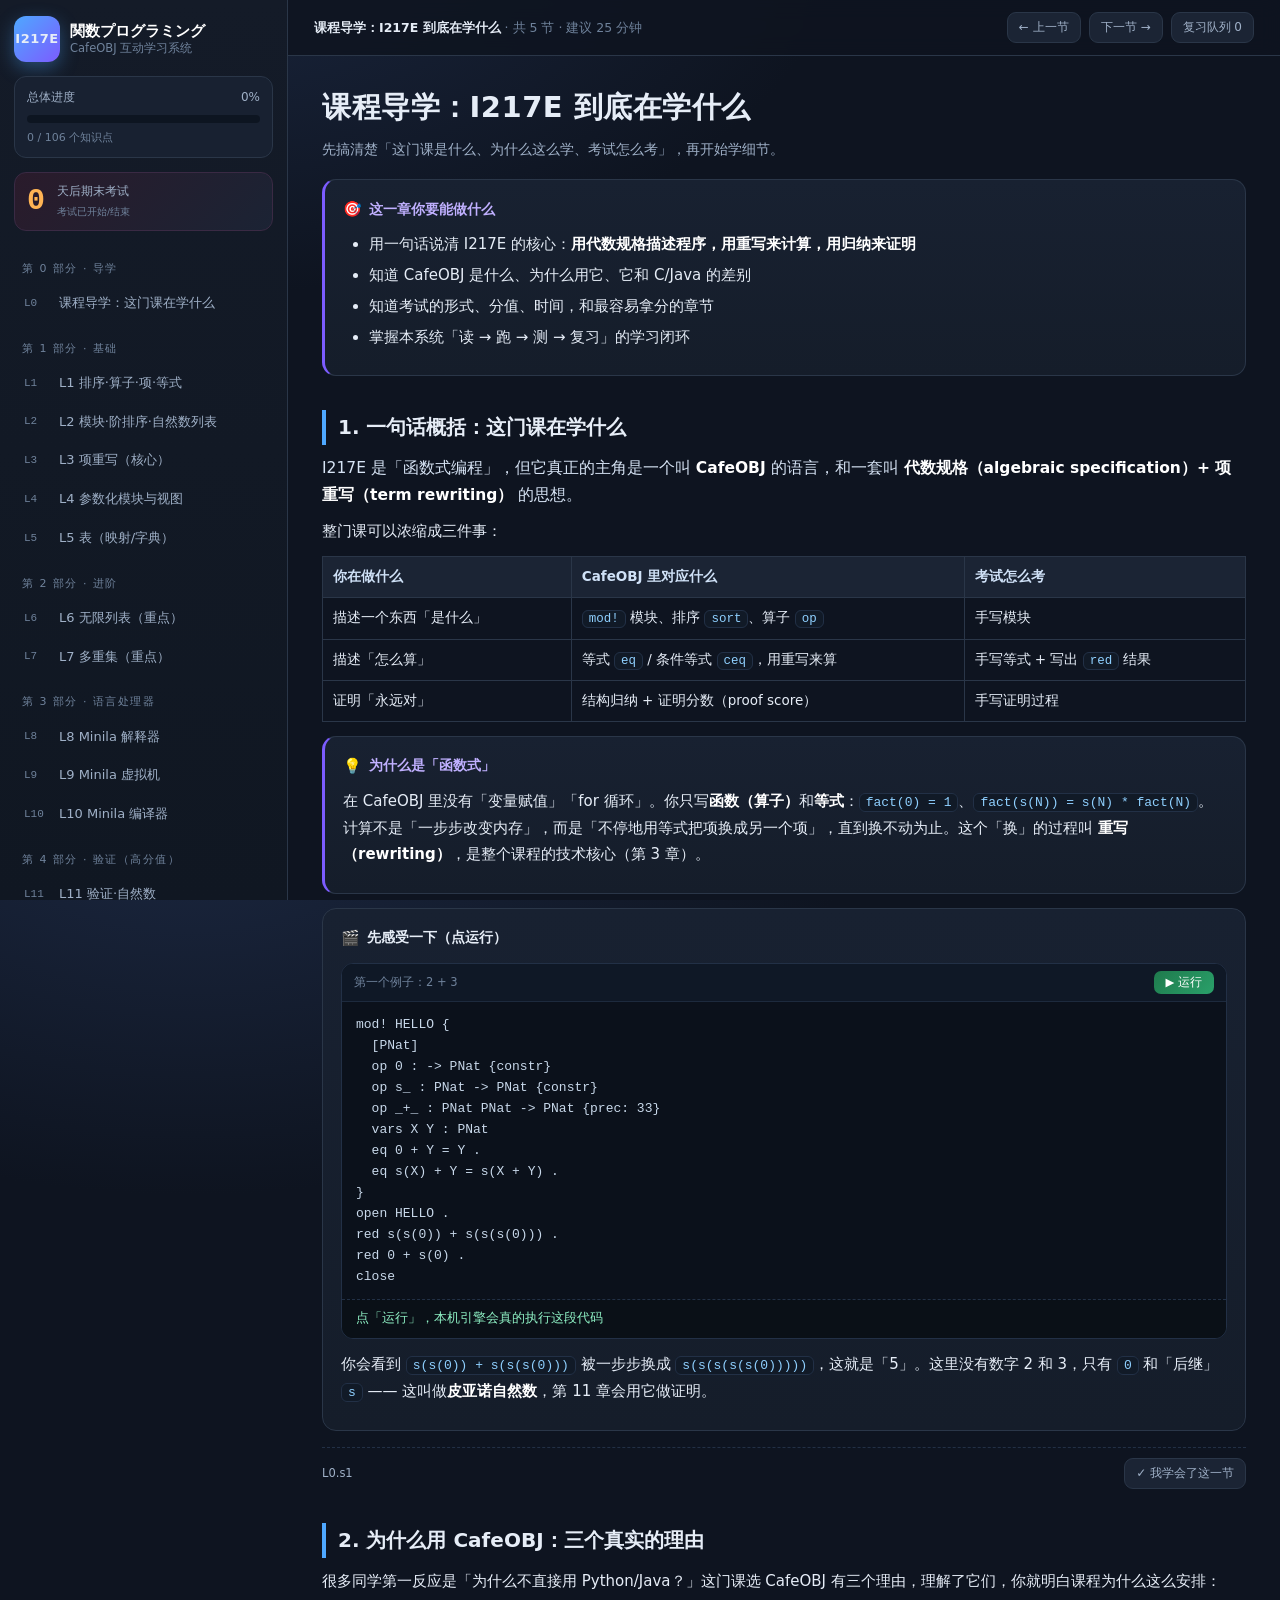
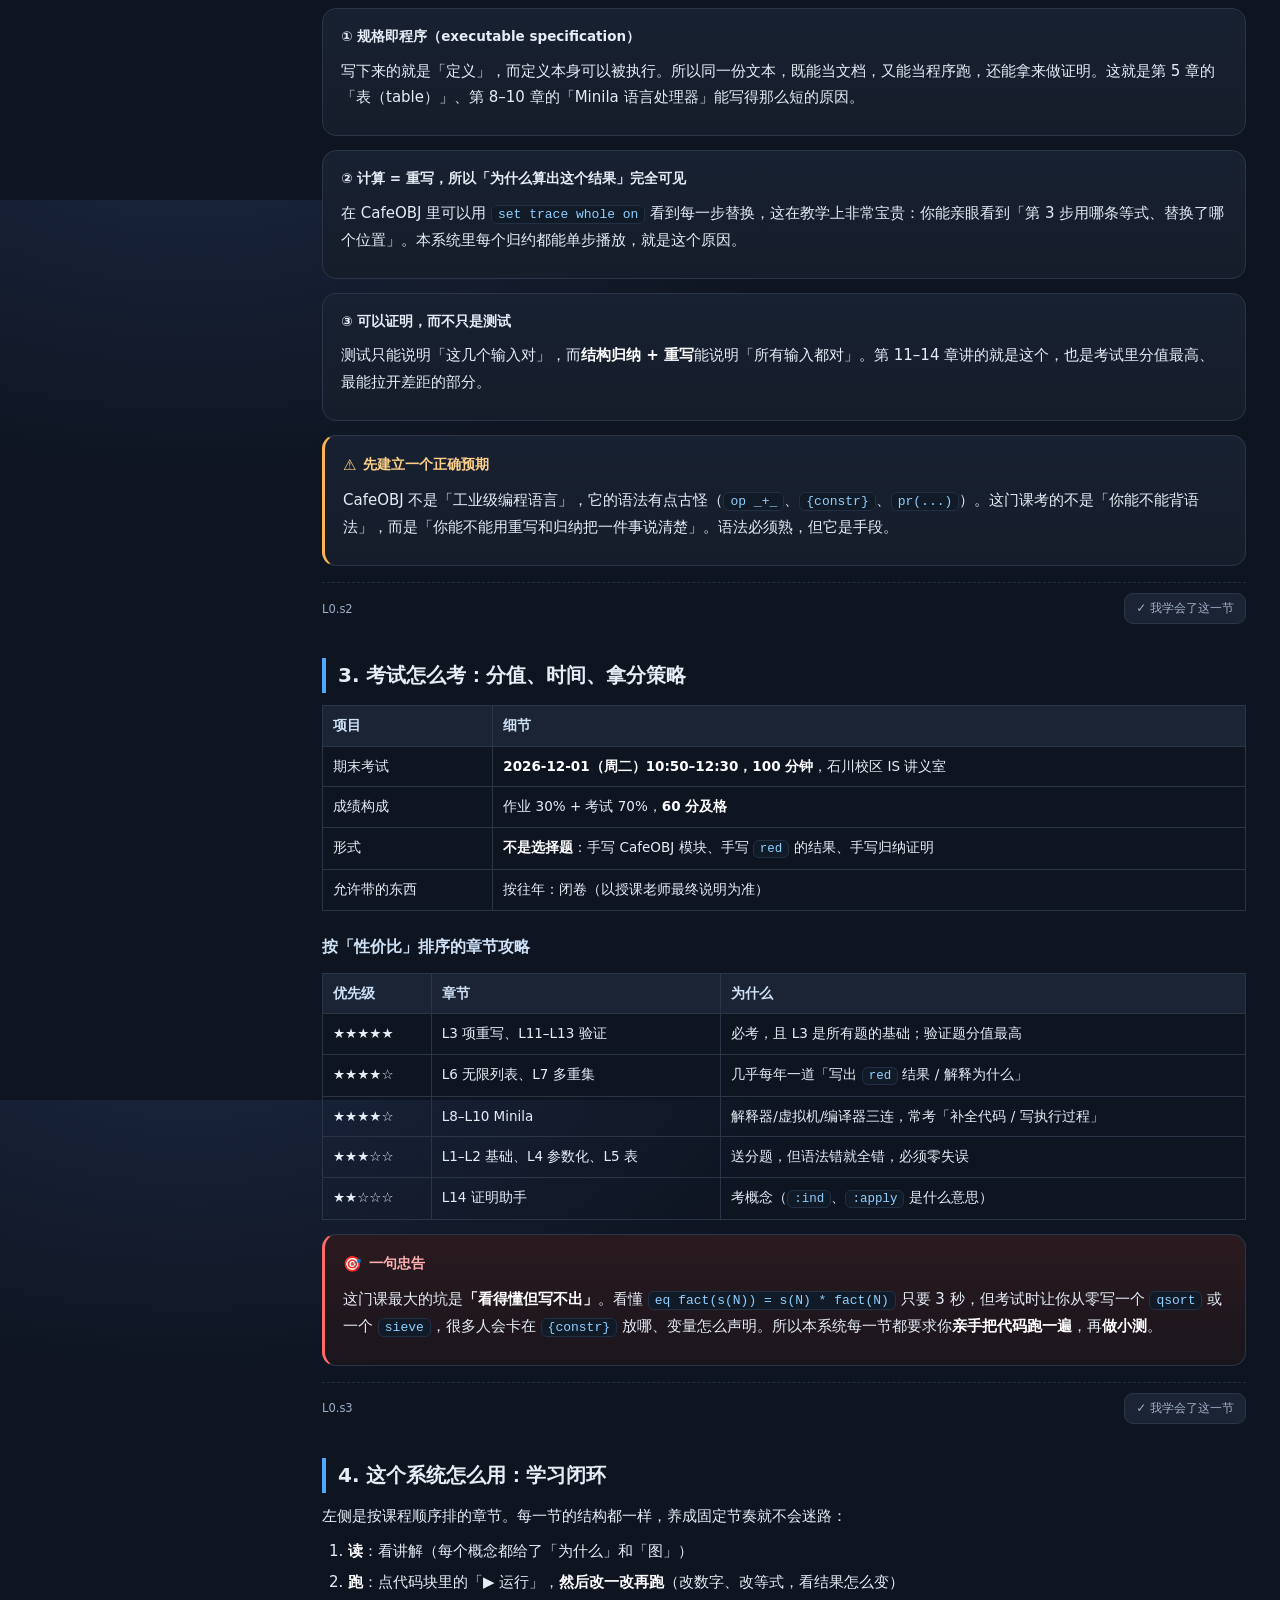
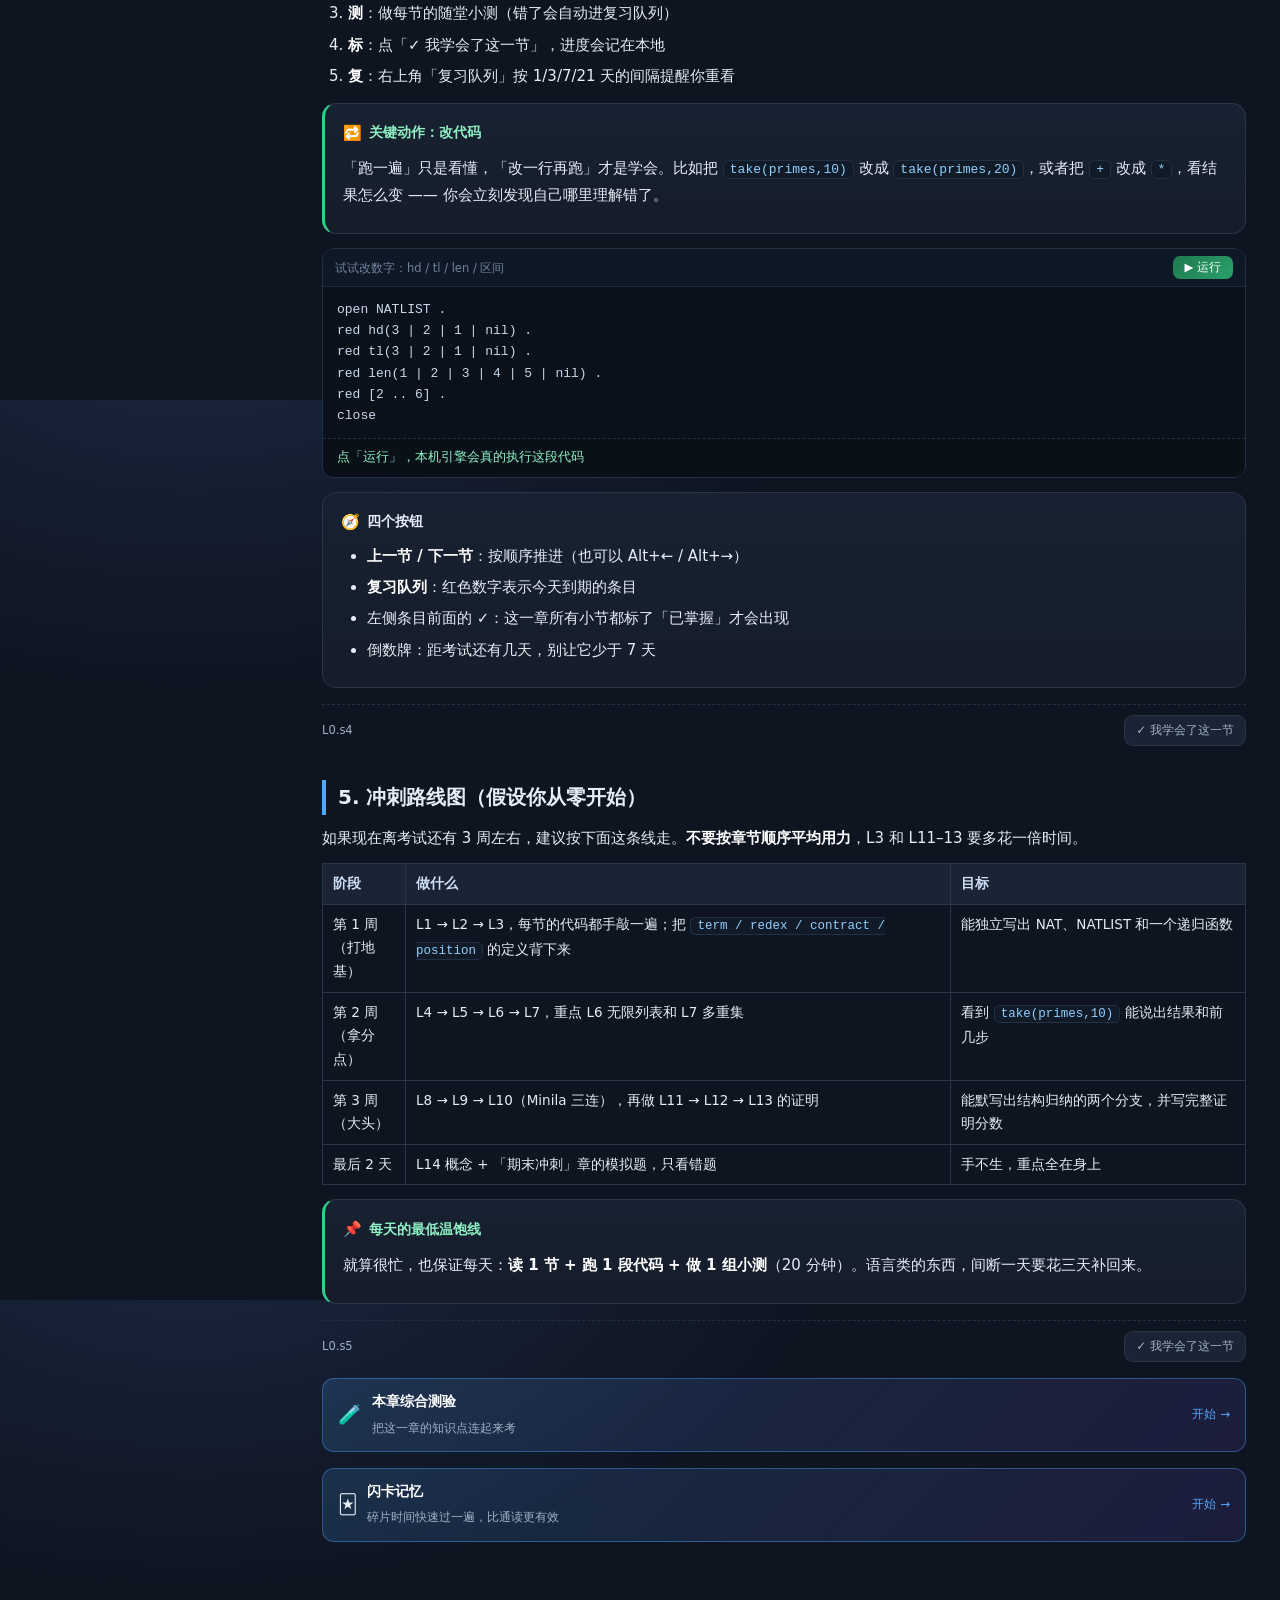
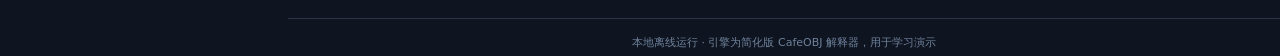
==== index.html @ 9d89d8c0 "feat: I217E CafeOBJ 交互学习系统 - 17 章 / 90 节：L0 导学、L1-L3 基础与项重写、L4-L7 进阶、L8-L10 语言处理器、L11-L14 验证 - 33 个可" ====
<!DOCTYPE html>
<html lang="zh-CN">
<head>
<meta charset="UTF-8">
<meta name="viewport" content="width=device-width, initial-scale=1.0">
<title>I217E 関数プログラミング · 互动学习系统</title>
<link rel="stylesheet" href="css/style.css">
</head>
<body>
<div id="app">
  <aside id="sidebar">
    <div class="brand">
      <div class="logo">I217E</div>
      <div class="brandtext">
        <b>関数プログラミング</b>
        <span>CafeOBJ 互动学习系统</span>
      </div>
    </div>

    <div class="progress-box">
      <div class="pb-label"><span>总体进度</span><span id="pb-pct">0%</span></div>
      <div class="pb-outer"><div class="pb-inner" id="pb-bar"></div></div>
      <div class="pb-sub" id="pb-sub">0 / 0 个知识点</div>
    </div>

    <div class="countdown" id="countdown">
      <div class="cd-num" id="cd-days">--</div>
      <div class="cd-text">天后期末考试<br><small id="cd-date">2026-12-01 10:50</small></div>
    </div>

    <nav id="nav"></nav>

    <div class="side-foot">
      <button class="mini-btn" id="btn-reset">重置全部进度</button>
      <div class="hint">进度自动保存在本机浏览器</div>
    </div>
  </aside>

  <main id="main">
    <header id="topbar">
      <div class="crumbs" id="crumbs"></div>
      <div class="top-actions">
        <button class="mini-btn" id="btn-prev">← 上一节</button>
        <button class="mini-btn" id="btn-next">下一节 →</button>
        <button class="mini-btn" id="btn-review">复习队列 <span id="review-count">0</span></button>
      </div>
    </header>
    <div id="view"></div>
    <footer id="footer">
      <span>本地离线运行 · 引擎为简化版 CafeOBJ 解释器，用于学习演示</span>
    </footer>
  </main>
</div>

<div id="modal-back" class="modal-back hidden">
  <div class="modal" id="modal">
    <div class="modal-head"><span id="modal-title">随堂小测</span><button id="modal-close">✕</button></div>
    <div class="modal-body" id="modal-body"></div>
  </div>
</div>

<div id="toast" class="toast hidden"></div>

<script src="js/engine.js"></script>
<script src="js/widgets.js"></script>
<script src="js/mounts.js"></script>
<script src="js/quiz.js"></script>
<script src="js/content-core.js"></script>
<script src="js/content-mid.js"></script>
<script src="js/content-adv.js"></script>
<script src="js/homework.js"></script>
<script src="js/app.js"></script>
</body>
</html>
---- css/style.css ----
/* ===== I217E 互动学习系统 · 样式 ===== */
:root{
  --bg:#0e1420;
  --bg2:#141c2b;
  --panel:#182131;
  --panel2:#1e2939;
  --line:#2a3purple;
  --line:#2a3648;
  --txt:#e6edf7;
  --dim:#9fb0c7;
  --dim2:#6f829b;
  --acc:#4ea8ff;
  --acc2:#7c5cff;
  --ok:#33d08a;
  --warn:#ffb454;
  --bad:#ff6b6b;
  --code:#0b111b;
  --radius:14px;
  --mono:"Cascadia Mono","Consolas","SFMono-Regular",Menlo,monospace;
}
*{box-sizing:border-box}
html,body{margin:0;padding:0;height:100%}
body{
  background:radial-gradient(1200px 700px at 15% -10%, #1b2740 0%, #0e1420 55%) , var(--bg);
  color:var(--txt);
  font-family:"Sarasa UI SC","Microsoft YaHei","PingFang SC","Noto Sans CJK SC",system-ui,-apple-system,sans-serif;
  font-size:15px; line-height:1.75;
  -webkit-font-smoothing:antialiased;
}
#app{display:flex;min-height:100vh}

/* ---------- 侧栏 ---------- */
#sidebar{
  width:288px;flex:0 0 288px;background:linear-gradient(180deg,#141b28,#101722);
  border-right:1px solid var(--line);padding:16px 14px 24px;position:sticky;top:0;height:100vh;
  overflow-y:auto;display:flex;flex-direction:column;gap:14px;
}
#sidebar::-webkit-scrollbar{width:8px}
#sidebar::-webkit-scrollbar-thumb{background:#26334a;border-radius:8px}
.brand{display:flex;gap:10px;align-items:center}
.logo{
  width:46px;height:46px;border-radius:12px;flex:0 0 46px;
  background:linear-gradient(135deg,var(--acc),var(--acc2));
  display:flex;align-items:center;justify-content:center;font-weight:800;font-size:13px;letter-spacing:.5px;
  box-shadow:0 6px 18px rgba(78,168,255,.35);
}
.brandtext{display:flex;flex-direction:column;line-height:1.35}
.brandtext b{font-size:15px}
.brandtext span{font-size:11.5px;color:var(--dim2)}

.progress-box{background:var(--panel);border:1px solid var(--line);border-radius:12px;padding:10px 12px}
.pb-label{display:flex;justify-content:space-between;font-size:12px;color:var(--dim)}
.pb-outer{height:8px;background:#0d1521;border-radius:6px;margin:7px 0 5px;overflow:hidden}
.pb-inner{height:100%;width:0%;background:linear-gradient(90deg,var(--acc),var(--ok));transition:width .5s}
.pb-sub{font-size:11px;color:var(--dim2)}

.countdown{display:flex;align-items:center;gap:12px;background:linear-gradient(135deg,#2a1b2b,#1b2334);
  border:1px solid #3a2a44;border-radius:12px;padding:8px 12px}
.cd-num{font-size:30px;font-weight:800;color:var(--warn);font-family:var(--mono);line-height:1}
.cd-text{font-size:11.5px;color:var(--dim)}
.cd-text small{color:var(--dim2)}

#nav{display:flex;flex-direction:column;gap:2px;flex:1}
.nav-group{margin-top:8px}
.nav-group-title{font-size:11px;letter-spacing:1.5px;color:var(--dim2);text-transform:uppercase;padding:6px 8px}
.nav-item{
  display:flex;align-items:center;gap:9px;padding:7px 9px;border-radius:9px;cursor:pointer;
  color:var(--dim);font-size:13px;border:1px solid transparent;transition:.15s;
}
.nav-item:hover{background:#1b2536;color:var(--txt)}
.nav-item.active{background:linear-gradient(90deg,rgba(78,168,255,.18),rgba(124,92,255,.10));
  border-color:rgba(78,168,255,.45);color:#fff}
.nav-item .num{font-family:var(--mono);font-size:11px;width:26px;flex:0 0 26px;color:var(--dim2)}
.nav-item.active .num{color:var(--acc)}
.nav-item .tick{margin-left:auto;font-size:11px;color:var(--ok);opacity:0}
.nav-item.done .tick{opacity:1}

.side-foot{display:flex;flex-direction:column;gap:6px}
.hint{font-size:10.5px;color:var(--dim2);text-align:center}

/* ---------- 主区 ---------- */
#main{flex:1;min-width:0;display:flex;flex-direction:column}
#topbar{
  display:flex;align-items:center;justify-content:space-between;gap:12px;
  padding:12px 26px;border-bottom:1px solid var(--line);position:sticky;top:0;z-index:20;
  background:rgba(14,20,32,.86);backdrop-filter:blur(10px);
}
.crumbs{font-size:12.5px;color:var(--dim2)}
.crumbs b{color:var(--txt)}
.top-actions{display:flex;gap:8px}
.mini-btn{
  background:#1b2434;border:1px solid var(--line);color:var(--dim);border-radius:9px;
  padding:6px 11px;font-size:12px;cursor:pointer;transition:.15s;font-family:inherit;
}
.mini-btn:hover{background:#222f45;color:#fff;border-color:#3a4c66}
.mini-btn:disabled{opacity:.4;cursor:not-allowed}

#view{padding:26px 34px 60px;max-width:1080px;width:100%;margin:0 auto}
#footer{padding:14px;text-align:center;font-size:11px;color:var(--dim2);border-top:1px solid var(--line)}

/* ---------- 排版 ---------- */
h1.chap-title{font-size:29px;margin:0 0 4px;letter-spacing:.5px}
.chap-sub{color:var(--dim);font-size:14px;margin-bottom:18px}
h2.sec{font-size:20px;margin:34px 0 10px;padding-left:12px;border-left:4px solid var(--acc)}
h3.sub{font-size:16px;margin:22px 0 8px;color:#cfe1f7}
p{margin:9px 0}
.lead{font-size:15.5px;color:#d7e4f5}
ul,ol{margin:8px 0 8px 4px;padding-left:22px}
li{margin:5px 0}
code{
  font-family:var(--mono);background:#111a27;border:1px solid #223046;border-radius:6px;
  padding:1px 6px;font-size:13px;color:#8fd0ff;
}
b,strong{color:#fff}
.kw{color:#ff9ecd;font-family:var(--mono);font-size:13px}
.dim{color:var(--dim)}
.term{font-family:var(--mono);color:#8fd0ff}
mark{background:rgba(255,180,84,.22);color:#ffd9a0;border-radius:4px;padding:0 3px}

/* 卡片 */
.card{
  background:linear-gradient(180deg,var(--panel),#151d2a);border:1px solid var(--line);
  border-radius:var(--radius);padding:16px 18px;margin:14px 0;
}
.card.tip{border-left:3px solid var(--ok)}
.card.warn{border-left:3px solid var(--warn)}
.card.exam{border-left:3px solid var(--bad);background:linear-gradient(180deg,#2a1a1f,#1a151d)}
.card.why{border-left:3px solid var(--acc2)}
.card-t{font-weight:700;font-size:13.5px;margin-bottom:6px;display:flex;align-items:center;gap:7px}
.card-t .ico{font-size:15px}
.card.exam .card-t{color:#ffb0b0}
.card.tip .card-t{color:#8ef0c4}
.card.warn .card-t{color:#ffd08a}
.card.why .card-t{color:#c0b0ff}

/* 代码块 */
.codebox{background:var(--code);border:1px solid #223046;border-radius:12px;margin:12px 0;overflow:hidden}
.codebox-h{
  display:flex;align-items:center;justify-content:space-between;padding:7px 12px;
  background:#0f1826;border-bottom:1px solid #1d2a3d;font-size:11.5px;color:var(--dim2);
}
.codebox pre{margin:0;padding:12px 14px;overflow-x:auto;font-family:var(--mono);font-size:13px;
  line-height:1.62;color:#c8d8ea;tab-size:2}
.codebox pre .cm{color:#5c7a99;font-style:italic}
.codebox pre .s{color:#a5e8a0}
.btn-run{
  background:linear-gradient(135deg,#1f7a4d,#2aa06a);border:none;color:#fff;border-radius:7px;
  padding:4px 12px;font-size:11.5px;cursor:pointer;font-family:inherit;
}
.btn-run:hover{filter:brightness(1.12)}
.run-out{
  border-top:1px dashed #223046;padding:9px 14px;font-family:var(--mono);font-size:12.5px;
  color:#8ef0c4;white-space:pre-wrap;line-height:1.6;background:#0a1017;
}
.run-out.err{color:#ff9b9b}

/* 小测按钮 */
.quiz-cta{
  display:flex;align-items:center;gap:10px;background:linear-gradient(135deg,rgba(78,168,255,.16),rgba(124,92,255,.12));
  border:1px solid rgba(78,168,255,.4);border-radius:12px;padding:11px 15px;margin:16px 0;cursor:pointer;
  transition:.18s;
}
.quiz-cta:hover{transform:translateY(-1px);box-shadow:0 8px 22px rgba(78,168,255,.16)}
.quiz-cta .q-ico{font-size:19px}
.quiz-cta .q-txt b{display:block;font-size:13.5px}
.quiz-cta .q-txt span{font-size:11.5px;color:var(--dim)}
.quiz-cta .q-go{margin-left:auto;font-size:12px;color:var(--acc)}
.quiz-cta.done{border-color:rgba(51,208,138,.45);background:rgba(51,208,138,.10)}
.quiz-cta.done .q-go{color:var(--ok)}

/* 表格 */
table{width:100%;border-collapse:collapse;margin:12px 0;font-size:13.5px}
th,td{border:1px solid var(--line);padding:8px 10px;text-align:left;vertical-align:top}
th{background:#1b2434;color:#cfe1f7;font-weight:600}
td code{font-size:12.5px}

/* 弹窗 */
.modal-back{
  position:fixed;inset:0;background:rgba(6,10,16,.72);backdrop-filter:blur(4px);
  display:flex;align-items:center;justify-content:center;z-index:100;padding:20px;
}
.modal-back.hidden{display:none}
.modal{
  width:min(720px,96vw);max-height:88vh;overflow:auto;background:linear-gradient(180deg,#182131,#121a26);
  border:1px solid #2f3f57;border-radius:16px;box-shadow:0 24px 70px rgba(0,0,0,.6);
  animation:pop .18s ease-out;
}
@keyframes pop{from{transform:scale(.96);opacity:0}to{transform:scale(1);opacity:1}}
.modal-head{
  display:flex;justify-content:space-between;align-items:center;padding:13px 18px;
  border-bottom:1px solid var(--line);font-weight:700;font-size:14px;position:sticky;top:0;
  background:#182131;z-index:2;
}
.modal-head button{background:none;border:none;color:var(--dim);font-size:16px;cursor:pointer}
.modal-body{padding:16px 20px 22px}

/* 题目 */
.q-stem{font-size:15px;margin-bottom:12px;line-height:1.8}
.q-stem code{font-size:13.5px}
.opts{display:flex;flex-direction:column;gap:8px}
.opt{
  display:flex;gap:10px;align-items:flex-start;background:#141d2b;border:1px solid #26344a;
  border-radius:10px;padding:9px 12px;cursor:pointer;transition:.14s;font-size:14px;
}
.opt:hover{border-color:#3d5b80;background:#182334}
.opt.sel{border-color:var(--acc);background:rgba(78,168,255,.12)}
.opt.right{border-color:var(--ok);background:rgba(51,208,138,.13)}
.opt.wrong{border-color:var(--bad);background:rgba(255,107,107,.12)}
.opt .k{font-family:var(--mono);color:var(--dim2);font-size:12px;flex:0 0 16px}
.opt .txt{flex:1}
.q-explain{
  margin-top:12px;background:#0f1a26;border:1px solid #22374d;border-radius:10px;padding:11px 14px;
  font-size:13.5px;color:#c3d6ea;line-height:1.75;
}
.q-explain b{color:#8ef0c4}
.q-foot{display:flex;justify-content:space-between;align-items:center;margin-top:16px;gap:10px}
.q-prog{font-size:12px;color:var(--dim2)}
.btn-main{
  background:linear-gradient(135deg,var(--acc),var(--acc2));border:none;color:#fff;border-radius:10px;
  padding:9px 20px;font-size:13.5px;cursor:pointer;font-family:inherit;font-weight:600;
}
.btn-main:hover{filter:brightness(1.1)}
.btn-main:disabled{opacity:.45;cursor:not-allowed}
.btn-ghost{background:#1b2434;border:1px solid var(--line);color:var(--dim);border-radius:10px;padding:9px 16px;
  font-size:13px;cursor:pointer;font-family:inherit}
.btn-ghost:hover{color:#fff}

/* 结果条 */
.result-bar{display:flex;align-items:center;gap:12px;padding:14px;border-radius:12px;margin-top:12px}
.result-bar.good{background:rgba(51,208,138,.12);border:1px solid rgba(51,208,138,.4)}
.result-bar.bad{background:rgba(255,107,107,.10);border:1px solid rgba(255,107,107,.35)}
.result-bar .score{font-size:22px;font-weight:800;font-family:var(--mono)}

/* 图形组件 */
.widget{background:#0d1520;border:1px solid var(--line);border-radius:14px;padding:14px;margin:14px 0}
.widget-t{font-size:12.5px;color:var(--dim);margin-bottom:10px;display:flex;justify-content:space-between;align-items:center}
.widget-t b{color:#cfe1f7;font-size:12.5px}
.wctl{display:flex;gap:8px;align-items:center;flex-wrap:wrap;margin-top:10px}
.wctl input[type=text],.wctl input[type=range]{background:#101a26;border:1px solid #26344a;color:#c8d8ea;
  border-radius:8px;padding:5px 9px;font-family:var(--mono);font-size:12.5px}
.wctl input[type=text]{min-width:180px}
svg{display:block;max-width:100%}
.node-box{fill:#1a2637;stroke:#3d5b80;stroke-width:1.4;rx:8}
.node-lbl{fill:#cfe1f7;font-family:var(--mono);font-size:12px;text-anchor:middle}
.node-op{fill:#ff9ecd;font-family:var(--mono);font-size:12px;text-anchor:middle;font-weight:700}
.edge{stroke:#3a4c66;stroke-width:1.4;fill:none}
.hl-red{fill:#2a1f2a;stroke:#ff6b6b;stroke-width:2}
.hl-ok{fill:#16281f;stroke:#33d08a;stroke-width:2}
.hl-cur{fill:#1f2a3d;stroke:#4ea8ff;stroke-width:2.4}

/* 归约步进 */
.steps{display:flex;flex-direction:column;gap:6px;font-family:var(--mono);font-size:12.5px;margin-top:10px;
  max-height:260px;overflow:auto}
.step-row{display:flex;gap:8px;align-items:baseline;padding:5px 8px;border-radius:8px;background:#0b131d;
  border:1px solid #1b2838}
.step-row.on{border-color:var(--acc);background:#101d2c}
.step-row .idx{color:var(--dim2);flex:0 0 26px}
.step-row .rule{color:var(--warn);flex:0 0 auto}
.step-row .trm{color:#a8d8ff;word-break:break-all}

/* 排序格 */
.lattice-legend{display:flex;gap:14px;font-size:11.5px;color:var(--dim2);margin-top:8px}

/* 列表动画 */
.chain{display:flex;align-items:center;gap:0;flex-wrap:wrap;min-height:44px}
.chain .cell{
  min-width:38px;height:38px;display:flex;align-items:center;justify-content:center;padding:0 9px;
  background:#172338;border:1px solid #33465e;border-radius:9px;font-family:var(--mono);font-size:13px;
  color:#bfe0ff;transition:.25s;position:relative;
}
.chain .cell.gone{opacity:0;transform:scale(.5)}
.chain .cell.hi{background:#1f3a52;border-color:var(--acc);color:#fff;box-shadow:0 0 0 3px rgba(78,168,255,.18)}
.chain .cell.pr{background:#2a1f33;border-color:#a86bd8;color:#f0d0ff}
.chain .link{width:22px;height:2px;background:#33465e;position:relative}
.chain .link:after{content:"";position:absolute;right:-1px;top:-3px;border-left:5px solid #33465e;
  border-top:4px solid transparent;border-bottom:4px solid transparent}

/* Minila 内存 */
.mem{display:grid;grid-template-columns:repeat(auto-fill,minmax(120px,1fr));gap:8px}
.mem .slot{background:#101a26;border:1px solid #26344a;border-radius:9px;padding:7px 10px;font-family:var(--mono);
  font-size:12px;display:flex;justify-content:space-between}
.mem .slot.changed{border-color:var(--ok);background:rgba(51,208,138,.10)}
.mem .slot .k{color:var(--dim)}

/* 测验列表 */
.quiz-list{display:grid;grid-template-columns:repeat(auto-fill,minmax(280px,1fr));gap:12px;margin-top:14px}
.quiz-card{background:var(--panel);border:1px solid var(--line);border-radius:12px;padding:14px;cursor:pointer;
  transition:.16s}
.quiz-card:hover{transform:translateY(-2px);border-color:#3d5b80;box-shadow:0 10px 24px rgba(0,0,0,.35)}
.quiz-card .qc-t{font-weight:700;font-size:14px;margin-bottom:4px}
.quiz-card .qc-d{font-size:12px;color:var(--dim)}
.quiz-card .qc-s{margin-top:8px;font-size:11.5px;color:var(--ok)}

/* toast */
.toast{
  position:fixed;left:50%;transform:translateX(-50%);bottom:34px;background:#1c2839;
  border:1px solid #33506e;color:#dceaf7;padding:10px 20px;border-radius:11px;font-size:13px;z-index:200;
  box-shadow:0 12px 30px rgba(0,0,0,.5);
}
.toast.hidden{display:none}

/* 进度环 */
.badge{display:inline-flex;align-items:center;gap:6px;background:#16202f;border:1px solid #2b3b52;
  border-radius:20px;padding:2px 10px;font-size:11.5px;color:var(--dim)}
.badge.ok{color:#8ef0c4;border-color:rgba(51,208,138,.4)}

/* 两栏 */
.cols{display:grid;grid-template-columns:1fr 1fr;gap:14px}
@media(max-width:900px){
  #sidebar{display:none}
  #view{padding:18px}
  .cols{grid-template-columns:1fr}
}
/* 作业 */
.hw-task{display:flex;gap:10px;align-items:flex-start;padding:8px 0;border-bottom:1px dashed #223046}
.hw-task:last-child{border-bottom:none}
.hw-task input[type=checkbox]{margin-top:6px;width:16px;height:16px;accent-color:#33d08a;cursor:pointer}
.hw-task .t{flex:1;font-size:13.5px}
.hw-task .t small{display:block;color:var(--dim2);font-size:11.5px;margin-top:2px}
textarea.hw-draft{
  width:100%;min-height:150px;background:#0b111b;border:1px solid #223046;border-radius:10px;
  color:#c8d8ea;font-family:var(--mono);font-size:12.5px;padding:10px;line-height:1.6;resize:vertical;
}
.rubric{font-size:12.5px;color:var(--dim);margin:6px 0 0 22px}
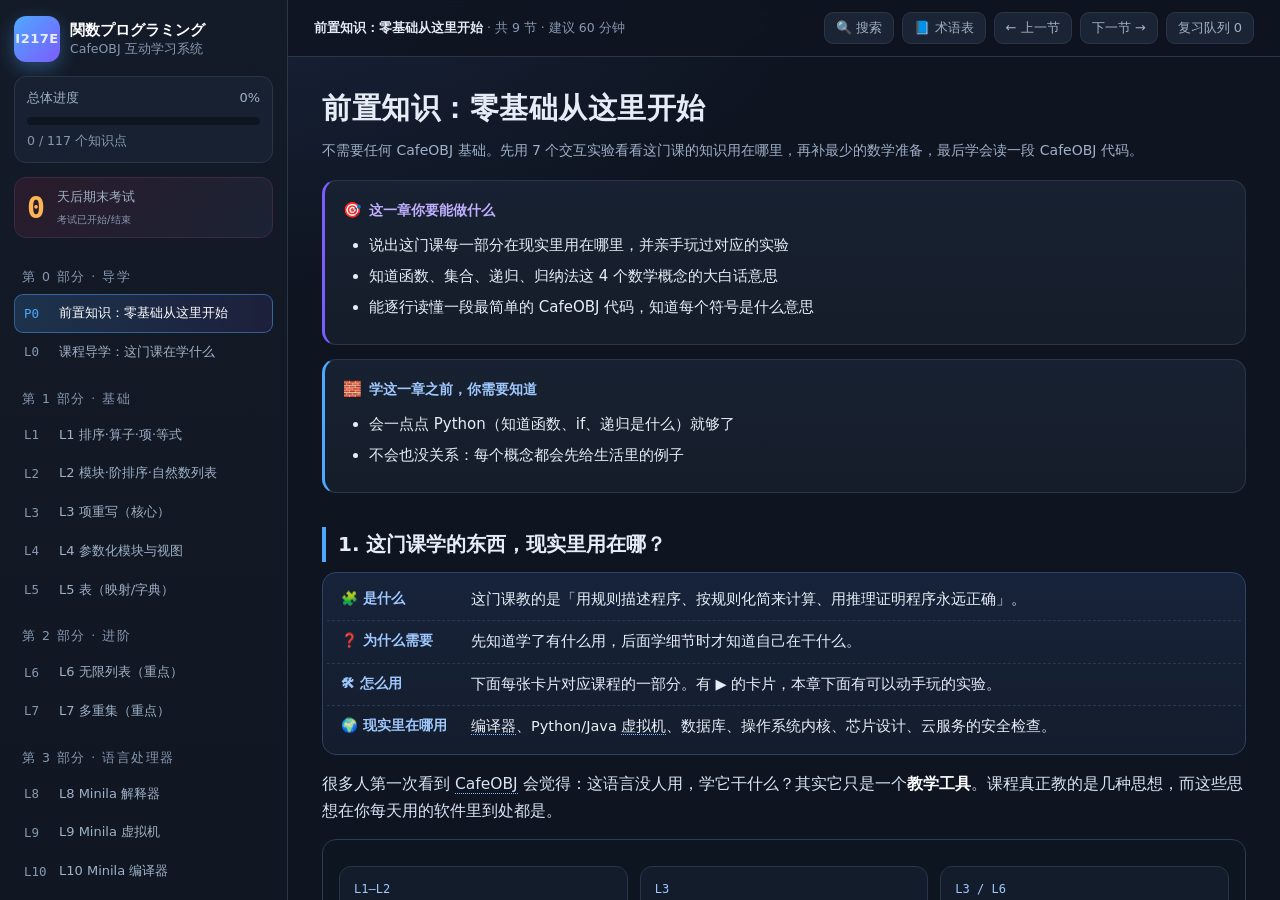
==== commit 85a9f4e7: "feat: 补齐 L7-L10 与作业系统的初学者层，修正 Minila 指令语义 - L7: 新增「用多重集表示 Mutex 协议状态」一节；补导读卡/逐项解析/逐行注释；修正「键不存在返回 emp" ====
--- a/index.html
+++ b/index.html
@@ -2,73 +2,12 @@
 <html lang="zh-CN">
 <head>
 <meta charset="UTF-8">
-<meta name="viewport" content="width=device-width, initial-scale=1.0">
+<meta http-equiv="refresh" content="0; url=I217E学习系统.html">
 <title>I217E 関数プログラミング · 互动学习系统</title>
-<link rel="stylesheet" href="css/style.css">
 </head>
-<body>
-<div id="app">
-  <aside id="sidebar">
-    <div class="brand">
-      <div class="logo">I217E</div>
-      <div class="brandtext">
-        <b>関数プログラミング</b>
-        <span>CafeOBJ 互动学习系统</span>
-      </div>
-    </div>
-
-    <div class="progress-box">
-      <div class="pb-label"><span>总体进度</span><span id="pb-pct">0%</span></div>
-      <div class="pb-outer"><div class="pb-inner" id="pb-bar"></div></div>
-      <div class="pb-sub" id="pb-sub">0 / 0 个知识点</div>
-    </div>
-
-    <div class="countdown" id="countdown">
-      <div class="cd-num" id="cd-days">--</div>
-      <div class="cd-text">天后期末考试<br><small id="cd-date">2026-12-01 10:50</small></div>
-    </div>
-
-    <nav id="nav"></nav>
-
-    <div class="side-foot">
-      <button class="mini-btn" id="btn-reset">重置全部进度</button>
-      <div class="hint">进度自动保存在本机浏览器</div>
-    </div>
-  </aside>
-
-  <main id="main">
-    <header id="topbar">
-      <div class="crumbs" id="crumbs"></div>
-      <div class="top-actions">
-        <button class="mini-btn" id="btn-prev">← 上一节</button>
-        <button class="mini-btn" id="btn-next">下一节 →</button>
-        <button class="mini-btn" id="btn-review">复习队列 <span id="review-count">0</span></button>
-      </div>
-    </header>
-    <div id="view"></div>
-    <footer id="footer">
-      <span>本地离线运行 · 引擎为简化版 CafeOBJ 解释器，用于学习演示</span>
-    </footer>
-  </main>
-</div>
-
-<div id="modal-back" class="modal-back hidden">
-  <div class="modal" id="modal">
-    <div class="modal-head"><span id="modal-title">随堂小测</span><button id="modal-close">✕</button></div>
-    <div class="modal-body" id="modal-body"></div>
-  </div>
-</div>
-
-<div id="toast" class="toast hidden"></div>
-
-<script src="js/engine.js"></script>
-<script src="js/widgets.js"></script>
-<script src="js/mounts.js"></script>
-<script src="js/quiz.js"></script>
-<script src="js/content-core.js"></script>
-<script src="js/content-mid.js"></script>
-<script src="js/content-adv.js"></script>
-<script src="js/homework.js"></script>
-<script src="js/app.js"></script>
+<body style="background:#0b111b;color:#c3d6ea;font-family:system-ui,sans-serif;padding:48px">
+<p>正在进入学习系统……如果没有自动跳转，请点：</p>
+<p><a style="color:#8fd0ff" href="I217E学习系统.html">进入 I217E 学习系统</a></p>
+<p style="color:#5c7a99;font-size:13px">这个 index.html 只为 GitHub Pages 首页而存在（Pages 只把根目录的 index.html 当首页）。本地使用请直接双击「I217E学习系统.html」。</p>
 </body>
 </html>
